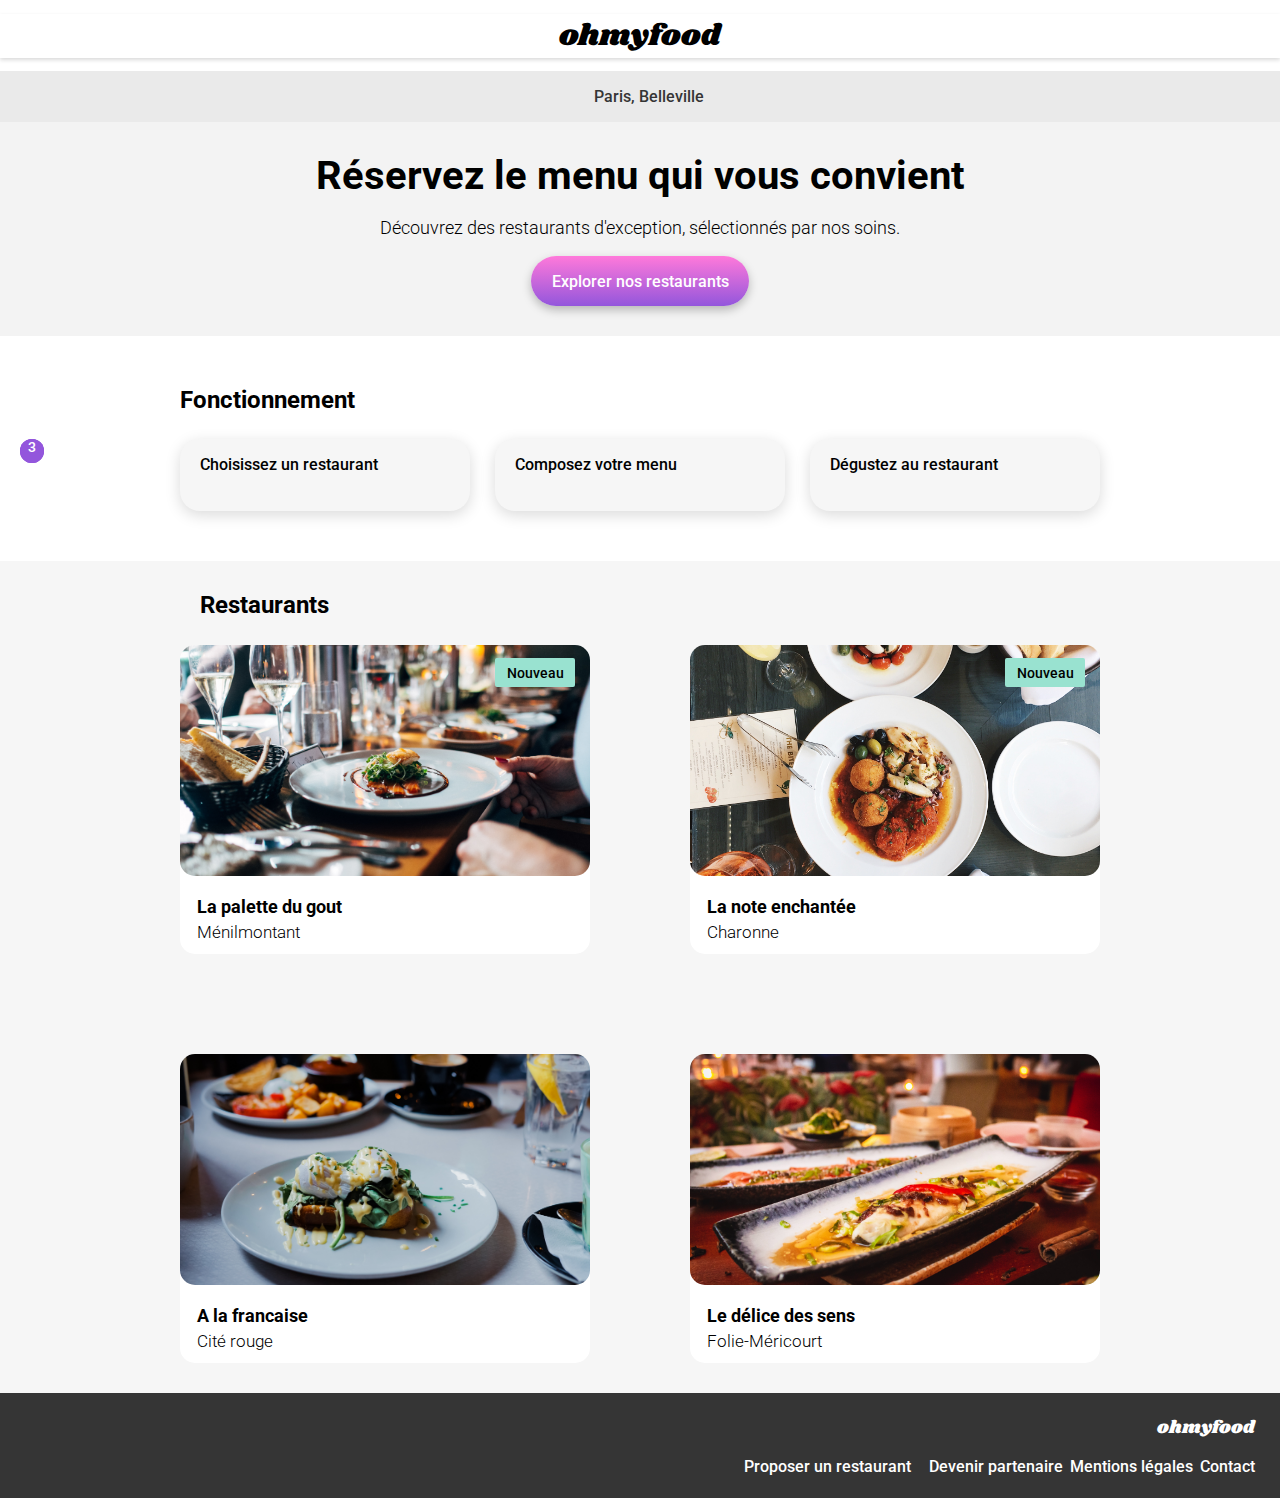
==== index.html @ 9cc05283 "mise en page du code" ====
<!DOCTYPE html>
<html lang="fr">
<head>
    <meta charset="UTF-8">
    <meta name="viewport" content="width=device-width, initial-scale=1.0">
    <link rel="preconnect" href="https://fonts.googleapis.com">
    <link rel="preconnect" href="https://fonts.gstatic.com" crossorigin>
    <link rel="stylesheet" href="https://cdnjs.cloudflare.com/ajax/libs/font-awesome/6.2.1/css/all.min.css"
    integrity="sha512-MV7K8+y+gLIBoVD59lQIYicR65iaqukzvf/nwasF0nqhPay5w/9lJmVM2hMDcnK1OnMGCdVK+iQrJ7lzPJQd1w=="
    crossorigin="anonymous" referrerpolicy="no-referrer">
    <link href="https://fonts.googleapis.com/css2?family=Roboto:wght@300;500;700&family=Shrikhand&display=swap" rel="stylesheet">
    <link href="SASS/style.css" rel="stylesheet" >
    <title>Ohmyfood</title>
</head>
<body>
    <header>
            <h1>ohmyfood</h1>
    </header>
    <div class="location">
        <p>
            <span class="ft-header">
                <i class="fa-solid fa-location-dot"></i>
            </span>
        Paris, Belleville
        </p>
    </div>
    <section class="reservation">
        <div class="reservation-txt">
            <h2>Réservez le menu qui vous convient</h2>
            <p>Découvrez des restaurants d'exception, sélectionnés par nos soins.</p>
        </div>
        <div class="button-hdp">
            <button>
                <span class="button-txt">Explorer nos restaurants</span>
            </button>
        </div>
    </section>
    <section class="fonctionnement">
        <h2>Fonctionnement</h2>
        <div class="fonctionnement-cards">
            <article class="card">
                <span class="fonctionnement-numbers">1</span>
                    <p>
                        <span class="fa-fonctionnement">
                            <i class="fa-solid fa-mobile-screen-button"></i>
                        </span>
                        Choisissez un restaurant
                    </p>
            </article>
            <article class="card">
                <span class="fonctionnement-numbers">2</span>
                     <p>
                        <span class="fa-fonctionnement">
                            <i class="fa-solid fa-list-ul"></i>
                        </span>
                        Composez votre menu
                    </p>
            </article>
            <article class="card">
                <span class="fonctionnement-numbers">3</span>
                    <p>
                        <span class="fa-fonctionnement">
                            <i class="fa-solid fa-store fa-color"></i>
                        </span>
                        Dégustez au restaurant
                    </p>
            </article>
        </div>
    </section>
    <section class="restaurants">
        <h2>Restaurants</h2>
        <div class="restaurants-cards-2">
            <article class="card-2">
                <a href="Restaurants/page-menu1.html">
                    <div class="new">
                        <p>Nouveau</p>
                    </div>
                    <img src="assets/images/restaurants/jay-wennington-N_Y88TWmGwA-unsplash.jpg" alt="Photo d'un plat du retaurant la palette du gout">
                    <div class="card-txt">
                        <h3>La palette du gout</h3>
                        <p>Ménilmontant</p>
                        <i class="fa-regular fa-heart heart-restaurants"></i>
                    </div>
                </a>
            </article>
            <article class="card-2">
                <a href="Restaurants/page-menu2.html">
                <div class="new">
                    <p>Nouveau</p>
                </div>
                <img src="assets/images/restaurants/stil-u2Lp8tXIcjw-unsplash.jpg" alt="Photo d'un plat du retaurant la note enchantée">
                <div class="card-txt">
                    <h3>La note enchantée</h3>
                    <p>Charonne</p>
                    <i class="fa-regular fa-heart heart-restaurants"></i>
                </div>
                </a>
            </article>
            <article class="card-2">
                <a href="Restaurants/page-menu3.html">
                <img src="assets/images/restaurants/toa-heftiba-DQKerTsQwi0-unsplash.jpg" alt="Photo d'un plat du retaurant a la francaise">
                <div class="card-txt">
                    <h3>A la francaise</h3>
                    <p>Cité rouge</p>
                    <i class="fa-regular fa-heart heart-restaurants"></i>
                </div>
                </a>
            </article>
            <article class="card-2">
                <a href="Restaurants/page-menu4.html">
                <img src="assets/images/restaurants/louis-hansel-shotsoflouis-qNBGVyOCY8Q-unsplash.jpg" alt="Photo d'un plat du retaurant le délice des sens ">
                <div class="card-txt">
                    <h3>Le délice des sens</h3>
                    <p>Folie-Méricourt</p>
                    <i class="fa-regular fa-heart heart-restaurants"></i>
                </div>
                </a>
            </article>
        </div>
    </section>
    <footer>
        <h4>ohmyfood</h4>
        <div class="pied-de-page">
            <ul>
                <li>
                    <p> <span class="fa-footer"> <i class="fa-solid fa-utensils"></i> </span>
                        Proposer un restaurant
                    </p>
                </li>
                <li>
                    <p> 
                        <span class="fa-footer"> <i class="fa-solid fa-handshake-angle"></i></span>
                        Devenir partenaire
                    </p>
                </li>
                <li>
                    <p>Mentions légales</p>
                </li>
                <li>
                    <a class="mail" href="mailto:votreadresse@mail.fr">Contact</a>
                </li>
            </ul>
        </div>
    </footer>
</body>
</html>
---- SASS/style.css ----
/*Mobile page d'accueil*/
header {
  box-shadow: 0px 2px 4px 0px rgba(0, 0, 0, 0.15);
}

body {
  margin: 0px;
}

.card {
  border-radius: 20px;
  background-color: #f6f6f6;
  height: 72.379px;
  box-shadow: 0px 4px 15px 0px rgba(0, 0, 0, 0.15);
}

.card-2 {
  border-radius: 15px;
  background-color: white;
  width: 100%;
}

h1 {
  font-family: "Shrikhand", cursive;
  font-size: 30px;
  font-weight: 400;
  text-align: center;
  margin-top: 14px;
  margin-bottom: 13px;
}

h2 {
  font-family: "Roboto";
  font-size: 24px;
  font-weight: 700;
}

h3 {
  font-family: Roboto;
  font-size: 18px;
  font-weight: 700;
}

.location {
  background-color: #EAEAEA;
  display: flex;
  justify-content: center;
}
.location .ft-header {
  margin-right: 17px;
}
.location p {
  font-family: "Roboto", sans-serif;
  font-size: 16px;
  font-weight: 500;
  color: #353535;
}

.reservation {
  background-color: #f3f3f3;
}
.reservation h2 {
  margin: 39px 58px 0px 42px;
  font-family: "Roboto";
  font-size: 24px;
  font-weight: 700;
}
.reservation-txt {
  display: flex;
  flex-direction: column;
  text-align: center;
}
.reservation p {
  font-family: "Roboto", sans-serif;
  font-size: 18px;
  font-weight: 300;
  margin-bottom: 27px;
}

.button-hdp {
  display: flex;
  justify-content: center;
}
.button-hdp button {
  border-radius: 25px;
  width: 218px;
  height: 50px;
  background: linear-gradient(to bottom, #FF79DA, #9356DC);
  box-shadow: 0px 4px 10px 0px rgba(0, 0, 0, 0.25);
  border: none;
  margin-bottom: 57px;
}
.button-hdp .button-txt {
  color: white;
  font-family: "Roboto";
  font-size: 16px;
  font-weight: 500;
}

.fonctionnement h2 {
  margin: 48px 80px 26px 20px;
}
.fonctionnement .fonctionnement-cards {
  display: flex;
  flex-direction: column;
  gap: 25px;
  margin-bottom: 68px;
}
.fonctionnement .fa-fonctionnement {
  margin-right: 20px;
}
.fonctionnement p {
  font-family: "Roboto", sans-serif;
  font-size: 16px;
  font-weight: 500;
}
.fonctionnement .fonctionnement-numbers {
  color: white;
  font-family: "Roboto", sans-serif;
  font-size: 14px;
  font-weight: 500;
  border-radius: 100%;
  background: #9356DC;
  width: 24px;
  height: 24px;
  position: absolute;
  left: 20px;
  display: flex;
  justify-content: center;
}
.fonctionnement .fa-color {
  color: #9356DC;
}

.restaurants {
  background-color: #f6f6f6;
  padding: 54px 18px 66px 17px;
}
.restaurants a {
  text-decoration: none;
  color: black;
}
.restaurants-cards-2 {
  display: flex;
  flex-direction: column;
  gap: 18px;
}
.restaurants p {
  font-family: Roboto;
  font-size: 17px;
  font-style: normal;
  font-weight: 300;
  line-height: normal;
  margin: 0px;
  margin-top: 5px;
  margin-bottom: 12px;
}
.restaurants h2 {
  font-family: "Roboto", sans-serif;
  font-size: 24px;
  font-weight: 700;
  margin: 0px 80px 26px 20px;
}
.restaurants h3 {
  margin: 0px;
  margin-top: 16px;
}
.restaurants img {
  width: 100%;
  height: 231px;
  border-radius: 15px;
  -o-object-fit: cover;
     object-fit: cover;
}
.restaurants .heart-restaurants {
  position: absolute;
  right: 25px;
  bottom: 33px;
}

.cards-content {
  display: flex;
  flex-direction: row;
  justify-content: center;
}

.card-txt {
  padding-left: 17px;
}

.new {
  border-radius: 2px;
  background-color: #99E2D0;
  width: 80px;
  height: 29px;
}

.card-2 {
  position: relative;
}
.card-2 .new {
  position: absolute;
  top: 13px;
  right: 15px;
}
.card-2 .new p {
  -webkit-text-decoration: #008766;
          text-decoration: #008766;
  text-align: center;
  font-family: "Roboto";
  font-size: 14px;
  font-weight: 500;
  margin-bottom: 6px;
  margin-top: 7px;
}

footer {
  padding: 22px 25px;
  background-color: #353535;
}

.pied-de-page {
  display: flex;
  flex-direction: column;
  align-items: flex-start;
}
.pied-de-page p {
  margin: 0px;
}
.pied-de-page li {
  color: white;
  list-style: none;
}
.pied-de-page ul {
  display: flex;
  flex-direction: column;
  padding: 0px;
  margin: 0px;
  gap: 7px;
}

footer h4 {
  color: white;
  font-family: "Shrikhand";
  font-size: 18px;
  font-weight: 400;
  margin: 0px;
  margin-bottom: 16px;
}
footer .fa-footer {
  margin-right: 11px;
}
footer p {
  font-family: "Roboto", sans-serif;
  font-size: 16px;
  font-weight: 500;
}
footer .mail {
  color: white;
  font-family: "Roboto", sans-serif;
  font-size: 16px;
  font-weight: 500;
}

/*Mobile page menu*/
.header-menu h1 {
  margin-top: 14px;
  margin-bottom: 13px;
}
.header-menu i {
  position: absolute;
  left: 17px;
}

.img-menu {
  position: relative;
  z-index: 2;
}
.img-menu img {
  -o-object-fit: cover;
     object-fit: cover;
  width: 100%;
  height: 275px;
}

.menu {
  position: relative;
  z-index: 1;
  background-color: #f6f6f6;
  border-top-left-radius: 40px;
  border-top-right-radius: 40px;
}
.menu h2 {
  font-family: "Shrikhand", cursive;
  font-size: 28px;
  font-weight: 400;
  margin: 0px;
  padding: 32px 17px 0px 17px;
}
.menu i {
  position: absolute;
  right: 24px;
}

.titre-carte h3 {
  font-family: "Roboto", sans-serif;
  font-size: 16px;
  font-weight: 300;
  border-bottom: 3px solid #99E2D0;
  padding-bottom: 9px;
  width: 40px;
  margin: 0px;
}

.ordre-repas {
  display: flex;
  flex-direction: column;
  gap: 12px;
  margin: 40px 13px;
}

div .card-menu {
  margin: 0px;
}

.plat-menu h4 {
  color: black;
  font-family: "Roboto", sans-serif;
  font-size: 18px;
  font-weight: 500;
  margin-top: 0px;
  margin-bottom: 5px;
}
.plat-menu p {
  font-family: "Roboto", sans-serif;
  font-size: 15px;
  font-weight: 300;
  margin: 0px;
}
.plat-menu .prix-menu {
  font-family: "Roboto", sans-serif;
  font-size: 15px;
  font-weight: 700;
  position: absolute;
  right: 28px;
}

.commande-menu {
  display: flex;
  justify-content: center;
}
.commande-menu .commander {
  border-radius: 25px;
  border: none;
  background: linear-gradient(to bottom, #FF79DA, #9356DC);
  box-shadow: 0px 4px 10px 0px rgba(0, 0, 0, 0.25);
  width: 186px;
  height: 50px;
  margin-bottom: 40px;
}
.commande-menu .button-txt {
  color: white;
  font-family: "Roboto";
  font-size: 16px;
  font-weight: 500;
}

.card-menu {
  border-radius: 15px;
  padding: 15px;
  background-color: white;
  margin: 12px;
}

a {
  color: black;
  text-decoration: none;
}

/* Version desktop*/
@media (min-width: 1024px) {
  /* Page d'accueil */
  .reservation h2 {
    margin: 0px;
    margin-top: 30px;
    font-size: 40px;
  }
  .reservation p {
    margin: 18px 0px 18px 0px;
  }
  .button-hdp button {
    margin-bottom: 30px;
  }
  .fonctionnement {
    padding: 50px 180px 50px 180px;
  }
  .fonctionnement h2 {
    margin: 0px;
    margin-bottom: 25px;
  }
  .fonctionnement .fonctionnement-cards {
    display: flex;
    flex-direction: row;
    justify-content: center;
    margin: 0px;
  }
  .fonctionnement .card {
    width: 100%;
  }
  .restaurants {
    padding: 30px 180px 30px 180px;
  }
  .restaurants .restaurants-cards-2 {
    display: grid;
    grid-template-columns: repeat(2, 2fr);
    gap: 100px;
  }
  footer h4 {
    display: flex;
    flex-direction: row;
    justify-content: flex-end;
  }
  footer .pied-de-page {
    align-items: flex-end;
  }
  footer .pied-de-page ul {
    display: flex;
    flex-direction: row;
  }
  /*Page des menus*/
  .menu {
    margin-left: 193px;
    margin-right: 192px;
  }
  .menu h2 {
    display: flex;
    justify-content: center;
  }
  .menu i {
    position: relative;
    left: 315px;
  }
  .menu .ordre-repas {
    padding-left: 210px;
    padding-right: 211px;
  }
  .menu .plat-menu .prix-menu {
    position: absolute;
    right: 250px;
  }
}
/* Continuer ici transcription css en sass pour les pages de menu*//*# sourceMappingURL=style.css.map */
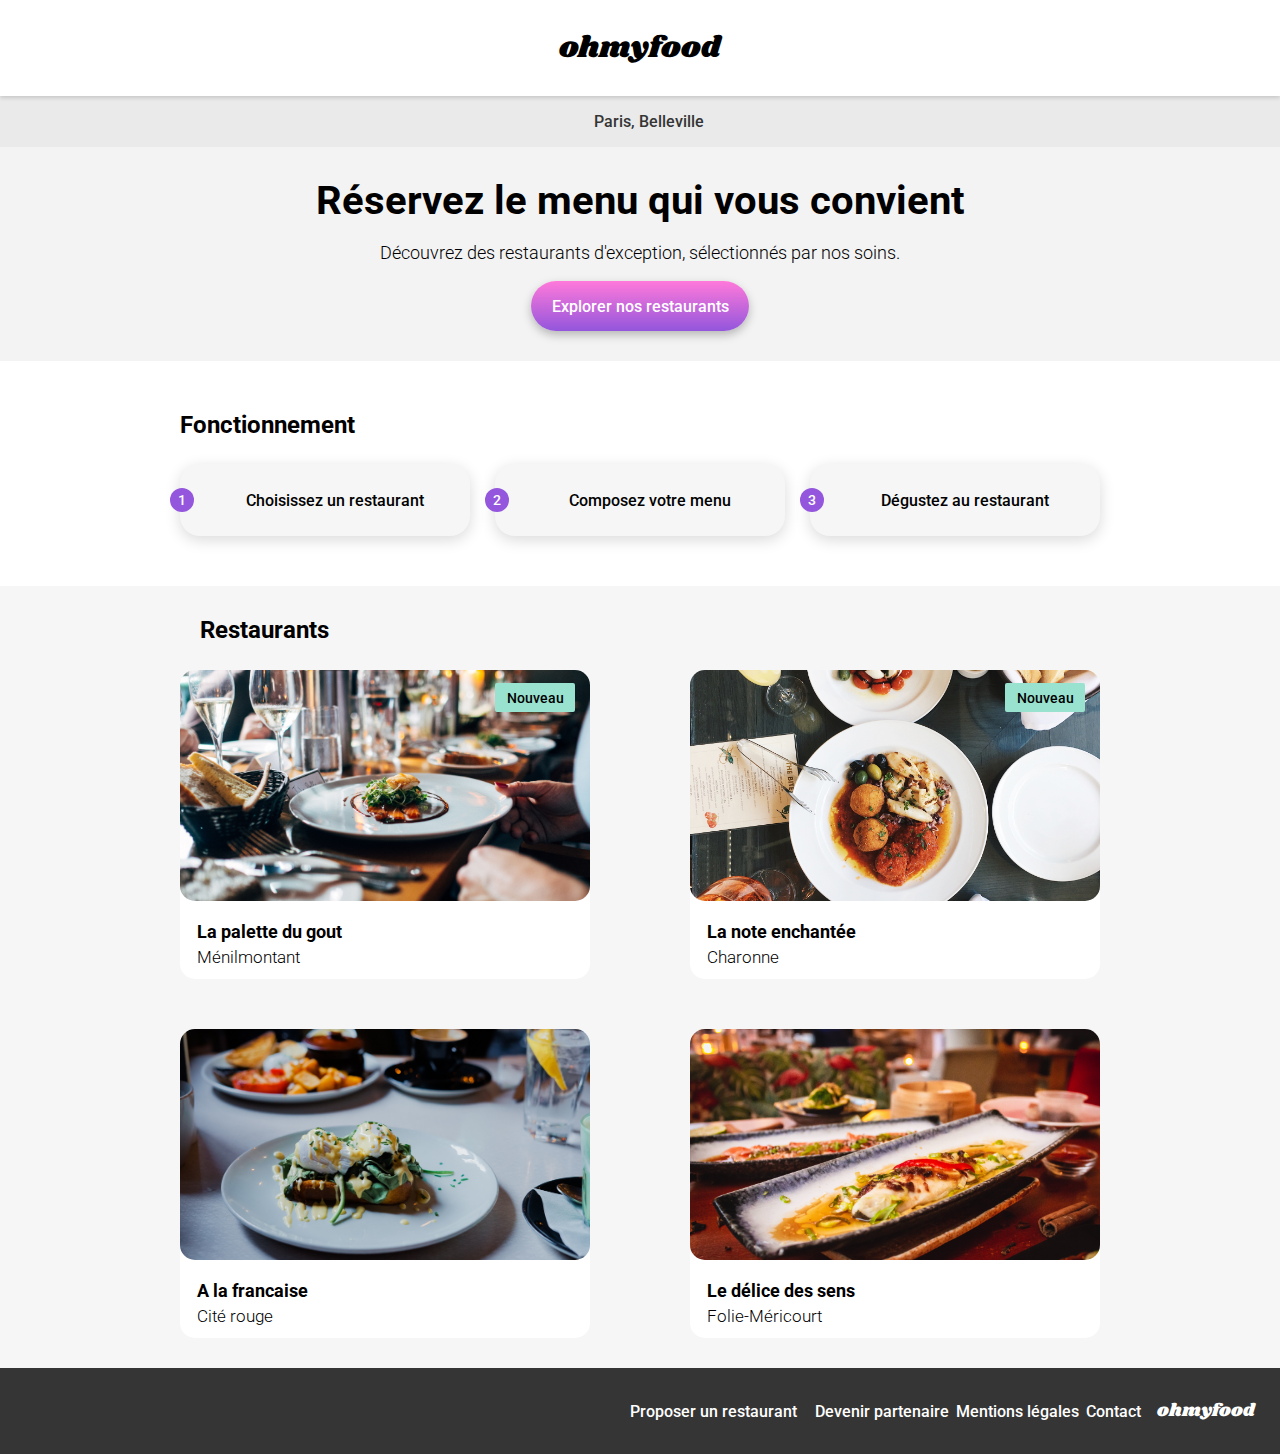
==== commit aa67d099: "modification d'un coeur en solide pour couleur" ====
--- a/index.html
+++ b/index.html
@@ -92,7 +92,7 @@
                 <div class="card-txt">
                     <h3>La note enchantée</h3>
                     <p>Charonne</p>
-                    <i class="fa-regular fa-heart heart-restaurants"></i>
+                    <i class="fa-solid fa-heart heart-restaurants-2"></i>
                 </div>
                 </a>
             </article>
--- a/SASS/style.css
+++ b/SASS/style.css
@@ -1,6 +1,12 @@
 /*Mobile page d'accueil*/
 header {
   box-shadow: 0px 2px 4px 0px rgba(0, 0, 0, 0.15);
+  z-index: 1;
+  position: relative;
+  padding: 14px 0px 13px 0px;
+}
+header h1 {
+  margin: 0px;
 }
 
 body {
@@ -26,7 +32,7 @@
   font-weight: 400;
   text-align: center;
   margin-top: 14px;
-  margin-bottom: 13px;
+  margin-bottom: 0px;
 }
 
 h2 {
@@ -45,6 +51,8 @@
   background-color: #EAEAEA;
   display: flex;
   justify-content: center;
+  z-index: 0;
+  position: relative;
 }
 .location .ft-header {
   margin-right: 17px;
@@ -97,6 +105,10 @@
   font-weight: 500;
 }
 
+.fonctionnement {
+  padding-left: 32px;
+  padding-right: 20px;
+}
 .fonctionnement h2 {
   margin: 48px 80px 26px 20px;
 }
@@ -105,6 +117,12 @@
   flex-direction: column;
   gap: 25px;
   margin-bottom: 68px;
+}
+.fonctionnement .card {
+  display: flex;
+  justify-content: center;
+  align-items: center;
+  position: relative;
 }
 .fonctionnement .fa-fonctionnement {
   margin-right: 20px;
@@ -124,9 +142,12 @@
   width: 24px;
   height: 24px;
   position: absolute;
-  left: 20px;
-  display: flex;
-  justify-content: center;
+  left: -10px;
+  top: 50%;
+  transform: translateY(-50%);
+  display: flex;
+  justify-content: center;
+  align-items: center;
 }
 .fonctionnement .fa-color {
   color: #9356DC;
@@ -177,6 +198,9 @@
   right: 25px;
   bottom: 33px;
 }
+.restaurants .heart-restaurants:active {
+  color: #9356DC;
+}
 
 .cards-content {
   display: flex;
@@ -263,10 +287,6 @@
 }
 
 /*Mobile page menu*/
-.header-menu h1 {
-  margin-top: 14px;
-  margin-bottom: 13px;
-}
 .header-menu i {
   position: absolute;
   left: 17px;
@@ -274,7 +294,7 @@
 
 .img-menu {
   position: relative;
-  z-index: 2;
+  z-index: 0;
 }
 .img-menu img {
   -o-object-fit: cover;
@@ -286,6 +306,7 @@
 .menu {
   position: relative;
   z-index: 1;
+  margin-top: -30px;
   background-color: #f6f6f6;
   border-top-left-radius: 40px;
   border-top-right-radius: 40px;
@@ -300,6 +321,11 @@
 .menu i {
   position: absolute;
   right: 24px;
+  font-size: 22px;
+  background: -webkit-linear-gradient(#FF79DA, #9356DC);
+  background-clip: text;
+  -webkit-background-clip: text;
+  -webkit-text-fill-color: transparent;
 }
 
 .titre-carte h3 {
@@ -380,6 +406,10 @@
 /* Version desktop*/
 @media (min-width: 1024px) {
   /* Page d'accueil */
+  header {
+    padding-top: 26px;
+    padding-bottom: 26px;
+  }
   .reservation h2 {
     margin: 0px;
     margin-top: 30px;
@@ -413,21 +443,32 @@
   .restaurants .restaurants-cards-2 {
     display: grid;
     grid-template-columns: repeat(2, 2fr);
-    gap: 100px;
+    gap: 50px 100px;
+  }
+  .restaurants .plat-menu, .restaurants .plat-menu p {
+    text-overflow: ellipsis;
+    overflow: hidden;
+    white-space: nowrap;
+  }
+  footer {
+    display: flex;
+    flex-direction: row-reverse;
+    gap: 16px;
+    align-items: center;
+    padding: 30px 25px;
   }
   footer h4 {
-    display: flex;
-    flex-direction: row;
-    justify-content: flex-end;
-  }
-  footer .pied-de-page {
-    align-items: flex-end;
+    margin: 0px;
   }
   footer .pied-de-page ul {
     display: flex;
     flex-direction: row;
   }
   /*Page des menus*/
+  h1 {
+    margin-bottom: 0px;
+    margin-top: 0px;
+  }
   .menu {
     margin-left: 193px;
     margin-right: 192px;
@@ -446,7 +487,10 @@
   }
   .menu .plat-menu .prix-menu {
     position: absolute;
-    right: 250px;
+    right: 215px;
+  }
+  .menu .card-menu {
+    width: 100%;
   }
 }
 /* Continuer ici transcription css en sass pour les pages de menu*//*# sourceMappingURL=style.css.map */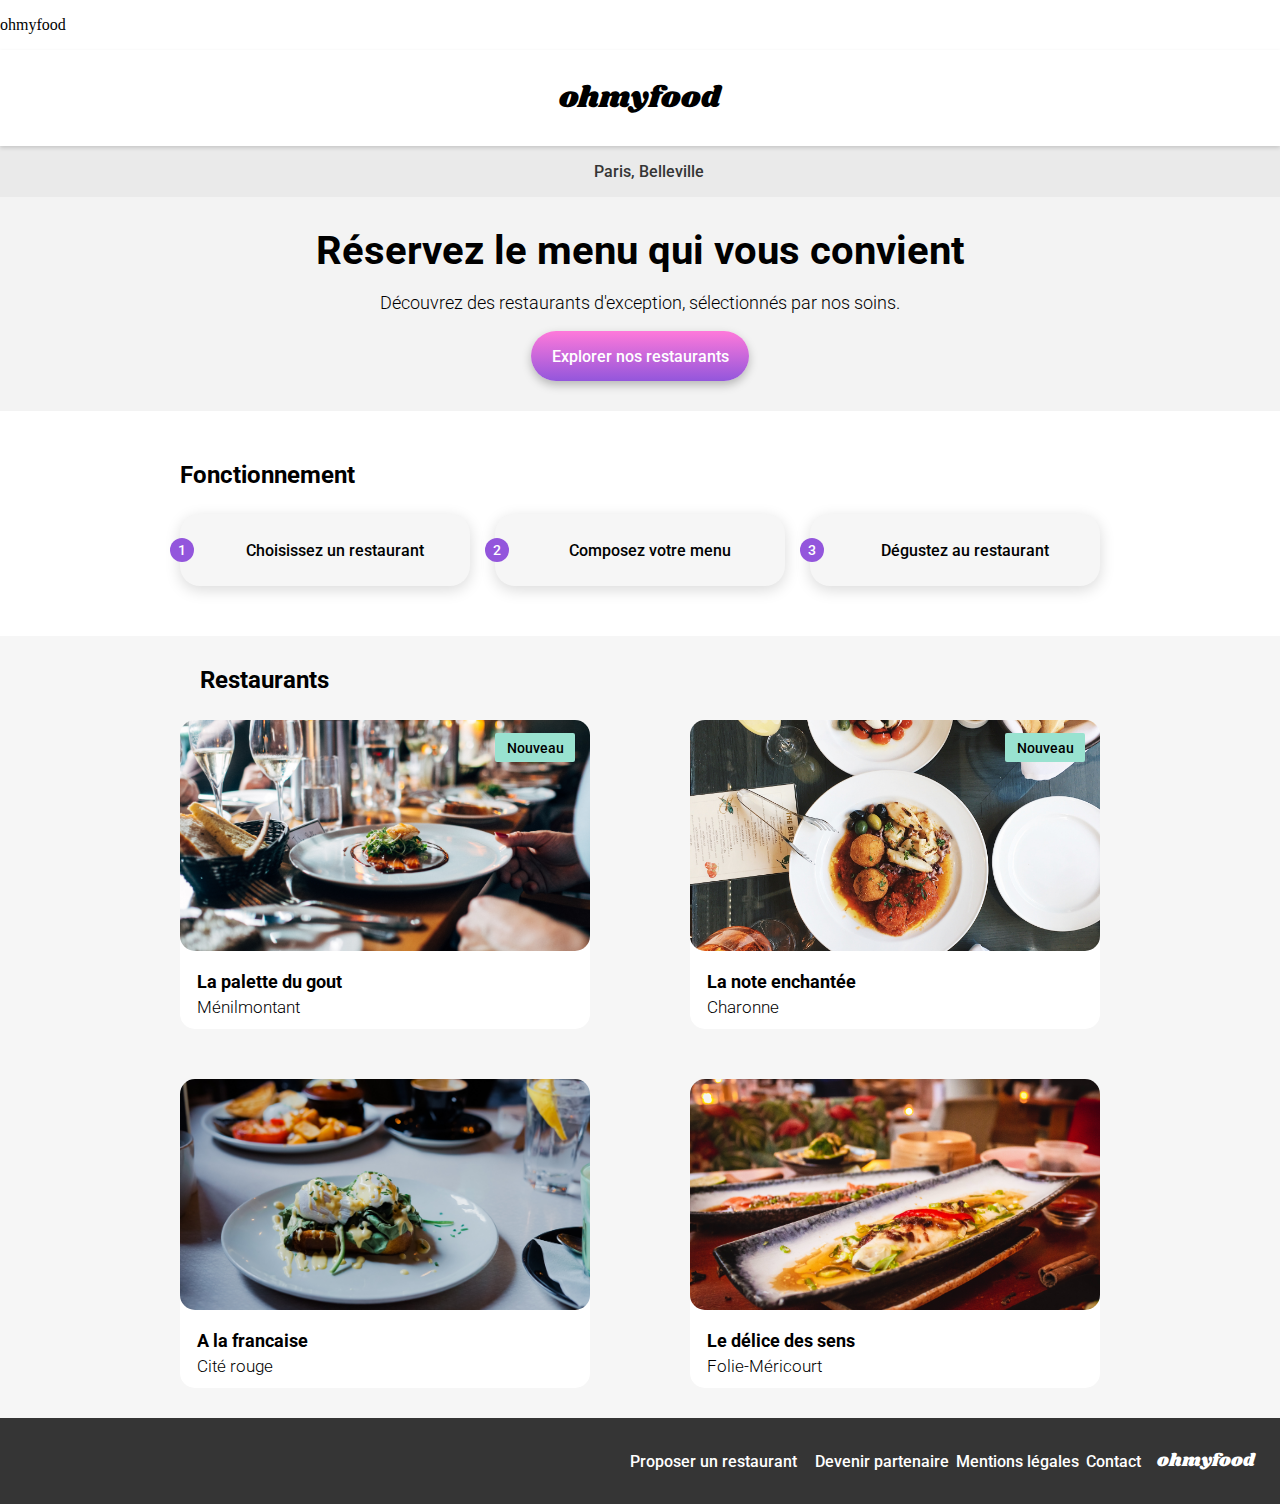
==== commit ccc70c8f: "ajout début loader" ====
--- a/index.html
+++ b/index.html
@@ -13,6 +13,14 @@
     <title>Ohmyfood</title>
 </head>
 <body>
+    <div class="loader">
+        <p>ohmyfood</p>
+        <div class="point-row">
+            <div class="dot point1"></div>
+            <div class="dot point2"></div>
+            <div class="dot point3"></div>
+        </div>
+    </div>
     <header>
             <h1>ohmyfood</h1>
     </header>
--- a/SASS/style.css
+++ b/SASS/style.css
@@ -198,8 +198,14 @@
   right: 25px;
   bottom: 33px;
 }
-.restaurants .heart-restaurants:active {
-  color: #9356DC;
+.restaurants .heart-restaurants-2 {
+  position: absolute;
+  right: 25px;
+  bottom: 33px;
+  background: linear-gradient(#FF79DA, #9356DC);
+  background-clip: text;
+  -webkit-background-clip: text;
+  -webkit-text-fill-color: transparent;
 }
 
 .cards-content {
@@ -316,16 +322,12 @@
   font-size: 28px;
   font-weight: 400;
   margin: 0px;
-  padding: 32px 17px 0px 17px;
+  padding: 32px 17px 0px 0px;
 }
 .menu i {
-  position: absolute;
-  right: 24px;
+  position: relative;
+  left: 320px;
   font-size: 22px;
-  background: -webkit-linear-gradient(#FF79DA, #9356DC);
-  background-clip: text;
-  -webkit-background-clip: text;
-  -webkit-text-fill-color: transparent;
 }
 
 .titre-carte h3 {
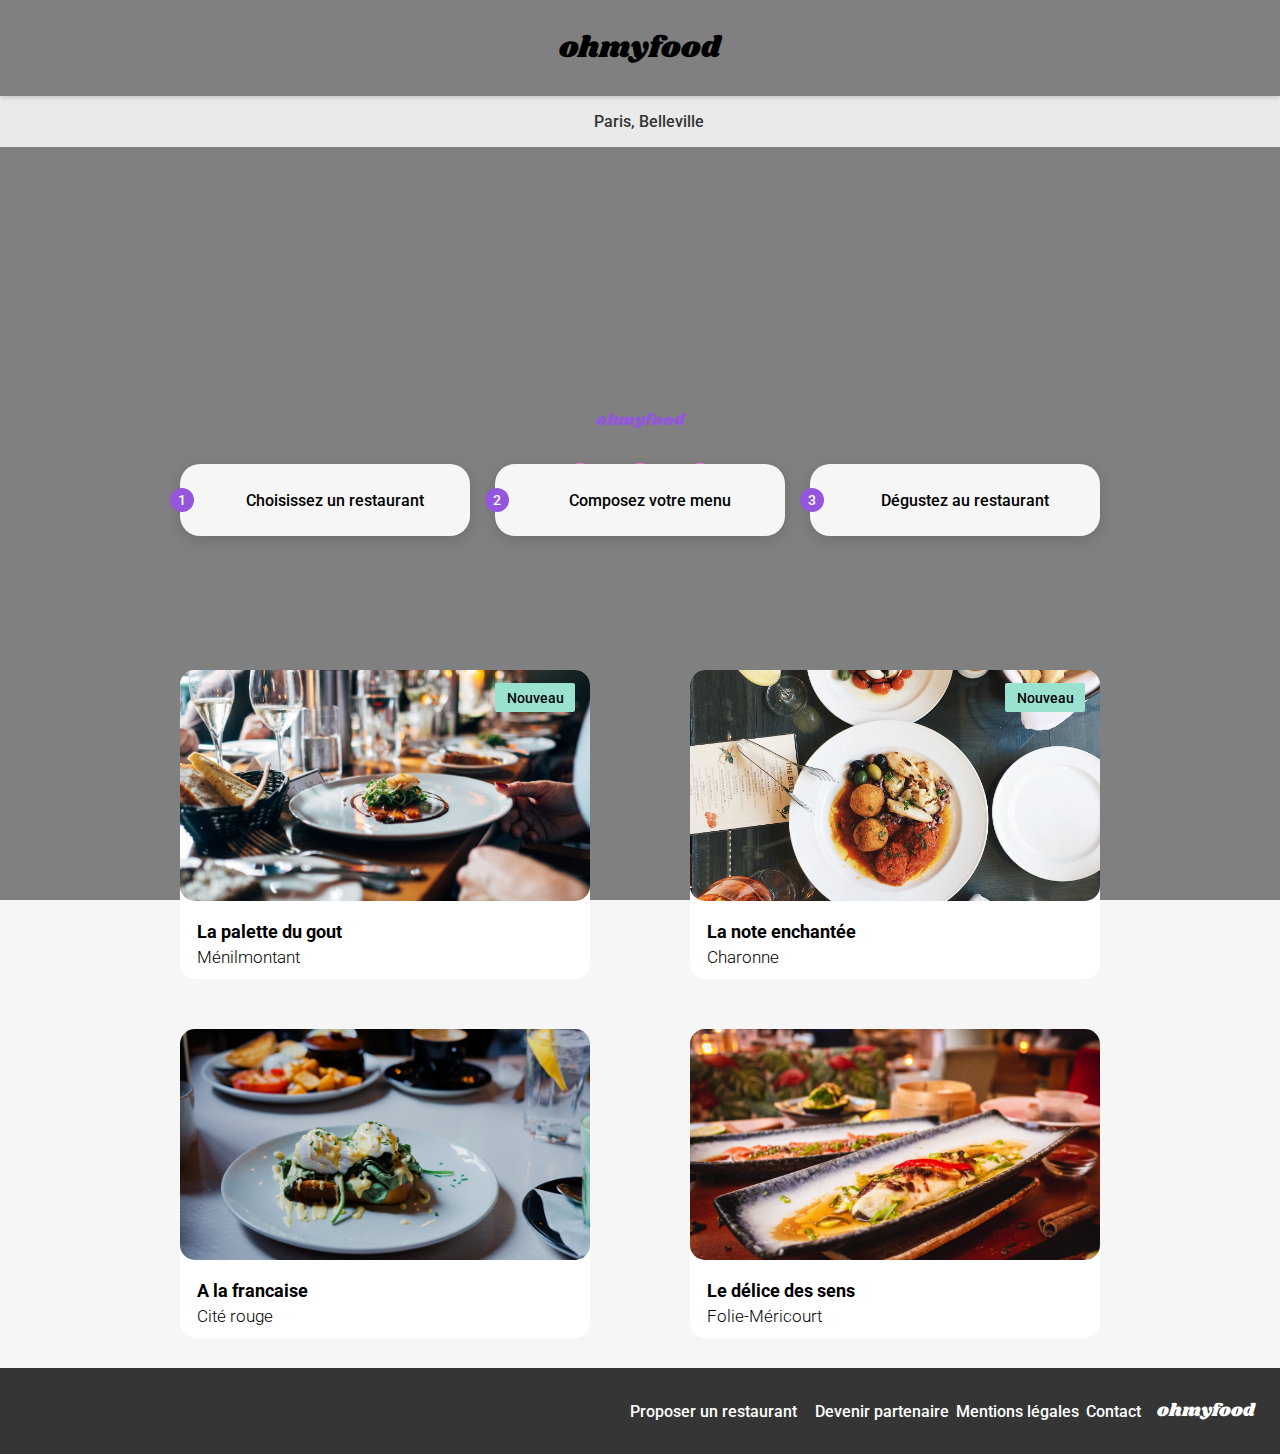
==== commit 52327e89: "ajouts des coeurs solides pour effets hover" ====
--- a/index.html
+++ b/index.html
@@ -88,6 +88,7 @@
                         <h3>La palette du gout</h3>
                         <p>Ménilmontant</p>
                         <i class="fa-regular fa-heart heart-restaurants"></i>
+                        <i class="fa-solid fa-heart heart-restaurants-solid"></i>
                     </div>
                 </a>
             </article>
@@ -101,6 +102,7 @@
                     <h3>La note enchantée</h3>
                     <p>Charonne</p>
                     <i class="fa-solid fa-heart heart-restaurants-2"></i>
+                    <i class="fa-solid fa-heart heart-restaurants-solid"></i>
                 </div>
                 </a>
             </article>
@@ -111,6 +113,7 @@
                     <h3>A la francaise</h3>
                     <p>Cité rouge</p>
                     <i class="fa-regular fa-heart heart-restaurants"></i>
+                    <i class="fa-solid fa-heart heart-restaurants-solid"></i>
                 </div>
                 </a>
             </article>
@@ -121,6 +124,7 @@
                     <h3>Le délice des sens</h3>
                     <p>Folie-Méricourt</p>
                     <i class="fa-regular fa-heart heart-restaurants"></i>
+                    <i class="fa-solid fa-heart heart-restaurants-solid"></i>
                 </div>
                 </a>
             </article>
--- a/SASS/style.css
+++ b/SASS/style.css
@@ -1,14 +1,6 @@
-/*Mobile page d'accueil*/
-header {
-  box-shadow: 0px 2px 4px 0px rgba(0, 0, 0, 0.15);
-  z-index: 1;
-  position: relative;
-  padding: 14px 0px 13px 0px;
-}
-header h1 {
-  margin: 0px;
-}
-
+/*---Variables couleurs---*/
+/*---Variables font---*/
+/*---Mobile page d'accueil---*/
 body {
   margin: 0px;
 }
@@ -47,6 +39,18 @@
   font-weight: 700;
 }
 
+/*--Header*/
+header {
+  box-shadow: 0px 2px 4px 0px rgba(0, 0, 0, 0.15);
+  z-index: 1;
+  position: relative;
+  padding: 14px 0px 13px 0px;
+}
+header h1 {
+  margin: 0px;
+}
+
+/*--Location*/
 .location {
   background-color: #EAEAEA;
   display: flex;
@@ -64,6 +68,7 @@
   color: #353535;
 }
 
+/*--Reservation--*/
 .reservation {
   background-color: #f3f3f3;
 }
@@ -105,6 +110,7 @@
   font-weight: 500;
 }
 
+/*--Fonctionnement--*/
 .fonctionnement {
   padding-left: 32px;
   padding-right: 20px;
@@ -153,6 +159,7 @@
   color: #9356DC;
 }
 
+/*--Restaurants--*/
 .restaurants {
   background-color: #f6f6f6;
   padding: 54px 18px 66px 17px;
@@ -244,6 +251,7 @@
   margin-top: 7px;
 }
 
+/*--Footer--*/
 footer {
   padding: 22px 25px;
   background-color: #353535;
@@ -292,10 +300,12 @@
   font-weight: 500;
 }
 
-/*Mobile page menu*/
+/*---Mobile page menu---*/
+/*--header menu--*/
 .header-menu i {
   position: absolute;
   left: 17px;
+  bottom: 23px;
 }
 
 .img-menu {
@@ -309,6 +319,7 @@
   height: 275px;
 }
 
+/*--Menu--*/
 .menu {
   position: relative;
   z-index: 1;
@@ -405,13 +416,55 @@
   text-decoration: none;
 }
 
-/* Version desktop*/
+/*---Version desktop---*/
 @media (min-width: 1024px) {
-  /* Page d'accueil */
+  /*--Loader--*/
+  .loader {
+    position: absolute;
+    background: gray;
+    width: 100%;
+    height: 100%;
+    display: flex;
+    flex-direction: column;
+    justify-content: center;
+    align-items: center;
+    transition: 3s ease-out;
+  }
+  .loader p {
+    color: #9356DC;
+    font-family: "Shrikhand", cursive;
+    animation: loader 1s infinite alternate;
+  }
+  .point-row {
+    display: flex;
+    flex-direction: row;
+    animation: loader 1s infinite alternate;
+  }
+  .point-row .dot {
+    width: 30px;
+    height: 30px;
+    background: linear-gradient(to bottom, #FF79DA, #9356DC);
+    border-radius: 50%;
+    margin: 15px;
+  }
+  .point-row .dot .point2 {
+    animation-delay: 0, 2s;
+  }
+  .point-row .dot .point3 {
+    animation-delay: 0, 6s;
+  }
+  @keyframes loader {
+    100% {
+      transform: translateY(-30px);
+    }
+  }
+  /*---Page d'accueil--- */
+  /*--Header--*/
   header {
     padding-top: 26px;
     padding-bottom: 26px;
   }
+  /*--Reservation--*/
   .reservation h2 {
     margin: 0px;
     margin-top: 30px;
@@ -423,6 +476,7 @@
   .button-hdp button {
     margin-bottom: 30px;
   }
+  /*--Fonctionnement--*/
   .fonctionnement {
     padding: 50px 180px 50px 180px;
   }
@@ -435,10 +489,12 @@
     flex-direction: row;
     justify-content: center;
     margin: 0px;
+    position: relative;
   }
   .fonctionnement .card {
     width: 100%;
   }
+  /*--Restaurants--*/
   .restaurants {
     padding: 30px 180px 30px 180px;
   }
@@ -452,6 +508,7 @@
     overflow: hidden;
     white-space: nowrap;
   }
+  /*--Footer--*/
   footer {
     display: flex;
     flex-direction: row-reverse;
@@ -466,11 +523,16 @@
     display: flex;
     flex-direction: row;
   }
-  /*Page des menus*/
-  h1 {
+  /*---Page des menus---*/
+  /*--Header menu--*/
+  .header-menu h1 {
     margin-bottom: 0px;
     margin-top: 0px;
   }
+  .header-menu i {
+    top: 30px;
+  }
+  /*--Menu--*/
   .menu {
     margin-left: 193px;
     margin-right: 192px;
@@ -483,16 +545,25 @@
     position: relative;
     left: 315px;
   }
+  .menu i:active {
+    color: red;
+  }
   .menu .ordre-repas {
     padding-left: 210px;
     padding-right: 211px;
   }
+  .menu .plat-menu p {
+    text-overflow: ellipsis;
+    overflow: hidden;
+    white-space: nowrap;
+  }
   .menu .plat-menu .prix-menu {
     position: absolute;
-    right: 215px;
+    right: 15px;
   }
   .menu .card-menu {
     width: 100%;
+    position: relative;
   }
 }
 /* Continuer ici transcription css en sass pour les pages de menu*//*# sourceMappingURL=style.css.map */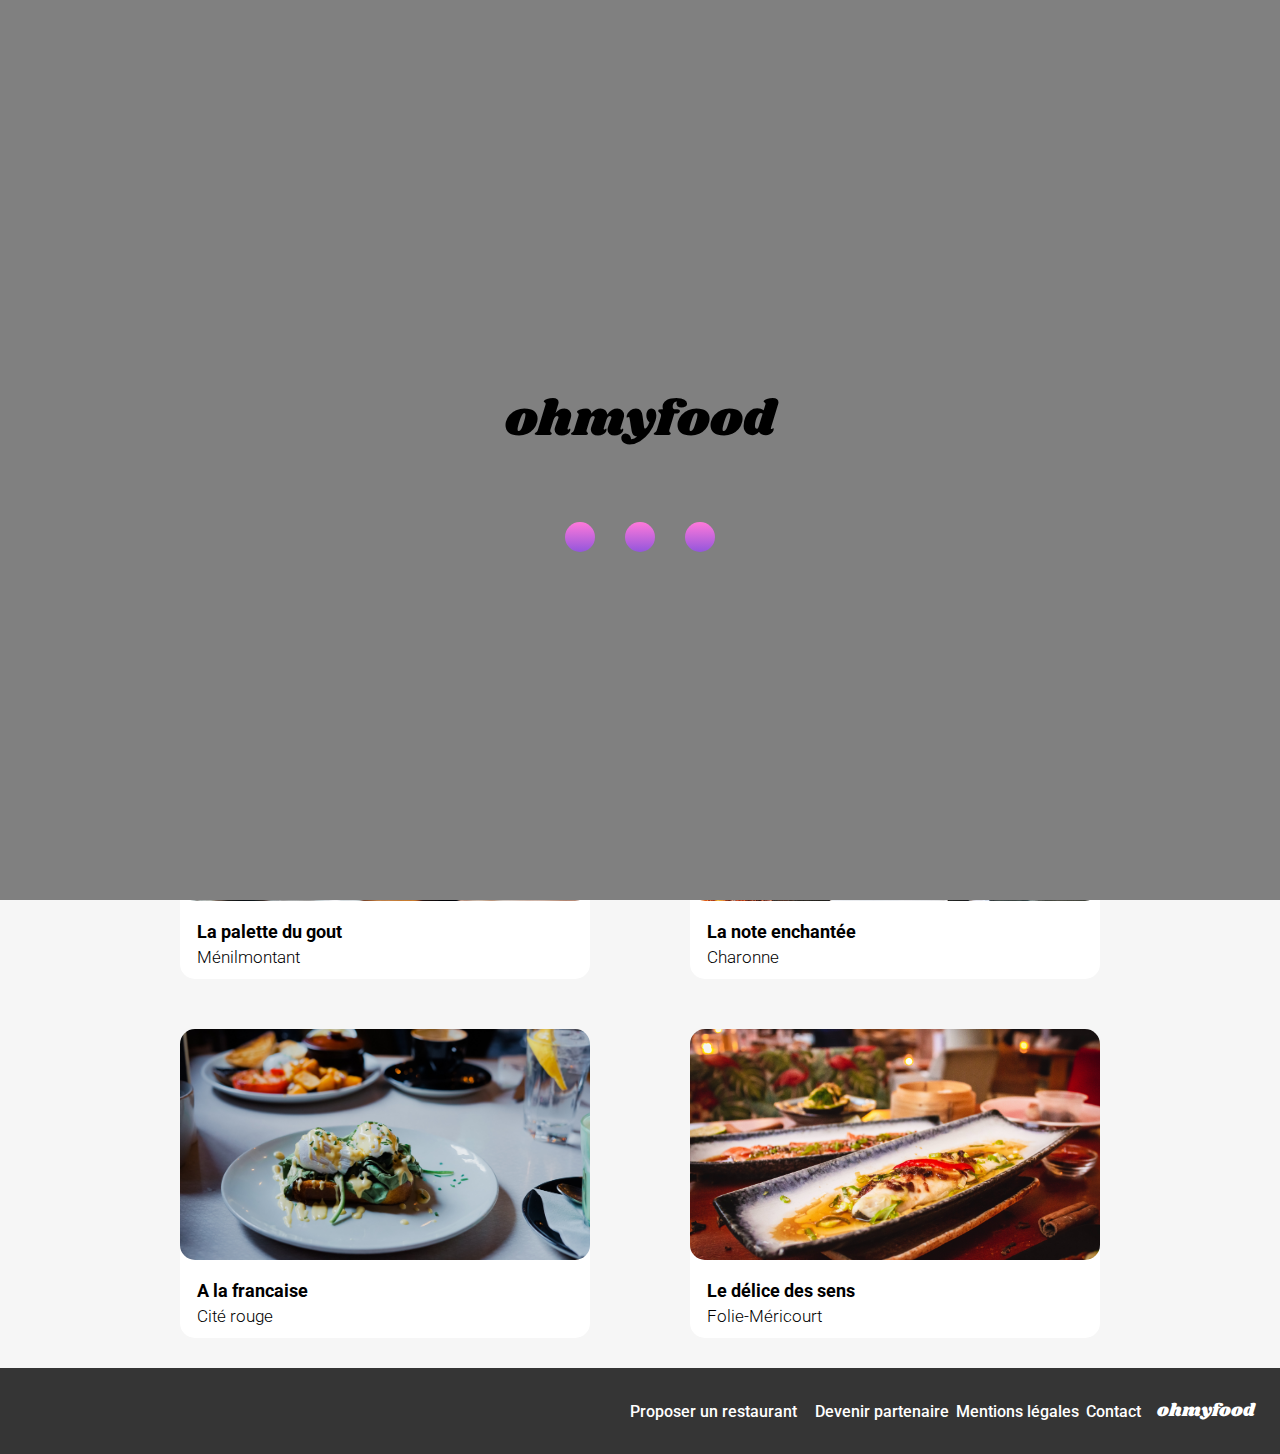
==== commit 26b1d92c: "correction article en div" ====
--- a/index.html
+++ b/index.html
@@ -46,7 +46,7 @@
     <section class="fonctionnement">
         <h2>Fonctionnement</h2>
         <div class="fonctionnement-cards">
-            <article class="card">
+            <div class="card">
                 <span class="fonctionnement-numbers">1</span>
                     <p>
                         <span class="fa-fonctionnement">
@@ -54,8 +54,8 @@
                         </span>
                         Choisissez un restaurant
                     </p>
-            </article>
-            <article class="card">
+                </div>
+            <div class="card">
                 <span class="fonctionnement-numbers">2</span>
                      <p>
                         <span class="fa-fonctionnement">
@@ -63,8 +63,8 @@
                         </span>
                         Composez votre menu
                     </p>
-            </article>
-            <article class="card">
+                </div>
+            <div class="card">
                 <span class="fonctionnement-numbers">3</span>
                     <p>
                         <span class="fa-fonctionnement">
@@ -72,7 +72,7 @@
                         </span>
                         Dégustez au restaurant
                     </p>
-            </article>
+                </div>
         </div>
     </section>
     <section class="restaurants">
--- a/SASS/style.css
+++ b/SASS/style.css
@@ -204,8 +204,10 @@
   position: absolute;
   right: 25px;
   bottom: 33px;
+  font-size: 22px;
 }
 .restaurants .heart-restaurants-2 {
+  font-size: 22px;
   position: absolute;
   right: 25px;
   bottom: 33px;
@@ -213,6 +215,9 @@
   background-clip: text;
   -webkit-background-clip: text;
   -webkit-text-fill-color: transparent;
+}
+.restaurants .heart-restaurants-solid {
+  display: none;
 }
 
 .cards-content {
@@ -329,16 +334,26 @@
   border-top-right-radius: 40px;
 }
 .menu h2 {
+  display: flex;
   font-family: "Shrikhand", cursive;
   font-size: 28px;
   font-weight: 400;
   margin: 0px;
+  margin-left: 20px;
   padding: 32px 17px 0px 0px;
 }
 .menu i {
-  position: relative;
-  left: 320px;
+  position: absolute;
   font-size: 22px;
+}
+.menu .like {
+  display: flex;
+  justify-content: center;
+  align-items: center;
+  margin-left: 24px;
+}
+.menu .coeur-solid {
+  opacity: 0;
 }
 
 .titre-carte h3 {
@@ -349,6 +364,7 @@
   padding-bottom: 9px;
   width: 40px;
   margin: 0px;
+  margin-left: 12px;
 }
 
 .ordre-repas {
@@ -358,10 +374,19 @@
   margin: 40px 13px;
 }
 
-div .card-menu {
-  margin: 0px;
-}
-
+.card-menu {
+  margin: 0px;
+  display: flex;
+  justify-content: space-between;
+}
+
+.plat-menu {
+  display: flex;
+  flex-direction: column;
+  overflow: hidden;
+  text-overflow: ellipsis;
+  white-space: nowrap;
+}
 .plat-menu h4 {
   color: black;
   font-family: "Roboto", sans-serif;
@@ -369,19 +394,28 @@
   font-weight: 500;
   margin-top: 0px;
   margin-bottom: 5px;
+  overflow: hidden;
+  text-overflow: ellipsis;
+  white-space: nowrap;
 }
 .plat-menu p {
+  display: flex;
   font-family: "Roboto", sans-serif;
   font-size: 15px;
   font-weight: 300;
   margin: 0px;
-}
-.plat-menu .prix-menu {
+  margin-right: 5px;
+  overflow: hidden;
+  text-overflow: ellipsis;
+  white-space: nowrap;
+}
+
+.prix-menu {
   font-family: "Roboto", sans-serif;
   font-size: 15px;
   font-weight: 700;
-  position: absolute;
-  right: 28px;
+  display: flex;
+  align-items: end;
 }
 
 .commande-menu {
@@ -420,25 +454,26 @@
 @media (min-width: 1024px) {
   /*--Loader--*/
   .loader {
-    position: absolute;
+    position: fixed;
     background: gray;
+    z-index: 2;
     width: 100%;
     height: 100%;
     display: flex;
     flex-direction: column;
     justify-content: center;
     align-items: center;
-    transition: 3s ease-out;
+    animation: stop 4s both;
   }
   .loader p {
-    color: #9356DC;
+    color: black;
     font-family: "Shrikhand", cursive;
+    font-size: 50px;
     animation: loader 1s infinite alternate;
   }
   .point-row {
     display: flex;
     flex-direction: row;
-    animation: loader 1s infinite alternate;
   }
   .point-row .dot {
     width: 30px;
@@ -446,16 +481,35 @@
     background: linear-gradient(to bottom, #FF79DA, #9356DC);
     border-radius: 50%;
     margin: 15px;
-  }
-  .point-row .dot .point2 {
-    animation-delay: 0, 2s;
-  }
-  .point-row .dot .point3 {
-    animation-delay: 0, 6s;
+    animation: loader 1s infinite alternate;
+    animation-timing-function: ease-in-out;
+  }
+  .point-row .dot.point2 {
+    animation-delay: 0.2s;
+  }
+  .point-row .dot.point3 {
+    animation-delay: 0.6s;
   }
   @keyframes loader {
     100% {
       transform: translateY(-30px);
+    }
+  }
+  @keyframes stop {
+    0% {
+      transform: scale(1);
+      opacity: 1;
+    }
+    50% {
+      transform: scale(1);
+      opacity: 0.5;
+    }
+    90% {
+      transform: scale(1);
+    }
+    100% {
+      transform: scale(0);
+      opacity: 0;
     }
   }
   /*---Page d'accueil--- */
@@ -494,6 +548,12 @@
   .fonctionnement .card {
     width: 100%;
   }
+  .fonctionnement p {
+    padding: 20px;
+    display: flex;
+    justify-content: center;
+    align-items: center;
+  }
   /*--Restaurants--*/
   .restaurants {
     padding: 30px 180px 30px 180px;
@@ -502,6 +562,19 @@
     display: grid;
     grid-template-columns: repeat(2, 2fr);
     gap: 50px 100px;
+  }
+  .restaurants .heart-restaurants-solid {
+    position: absolute;
+    right: 25px;
+    bottom: 33px;
+    opacity: 0;
+  }
+  .restaurants .heart-restaurants-solid:hover {
+    opacity: 1;
+    background: linear-gradient(#FF79DA, #9356DC);
+    background-clip: text;
+    -webkit-background-clip: text;
+    -webkit-text-fill-color: transparent;
   }
   .restaurants .plat-menu, .restaurants .plat-menu p {
     text-overflow: ellipsis;
@@ -533,6 +606,14 @@
     top: 30px;
   }
   /*--Menu--*/
+  @keyframes apparition {
+    0% {
+      transform: scale(0);
+    }
+    100% {
+      transform: scale(1);
+    }
+  }
   .menu {
     margin-left: 193px;
     margin-right: 192px;
@@ -541,29 +622,59 @@
     display: flex;
     justify-content: center;
   }
-  .menu i {
-    position: relative;
-    left: 315px;
-  }
-  .menu i:active {
-    color: red;
-  }
   .menu .ordre-repas {
     padding-left: 210px;
     padding-right: 211px;
+    animation: apparition 3s;
+  }
+  .menu .ordre-repas.ordre2 {
+    animation-delay: 0.3s;
+  }
+  .menu .ordre-repas.ordre3 {
+    animation-delay: 0.6s;
+  }
+  .menu .card-menu {
+    display: flex;
+    justify-content: space-between;
+    width: 100%;
+  }
+  .menu .coeur-solid {
+    opacity: 0;
+  }
+  .menu .coeur-solid:hover {
+    opacity: 1;
+    background: linear-gradient(#FF79DA, #9356DC);
+    background-clip: text;
+    -webkit-background-clip: text;
+    -webkit-text-fill-color: transparent;
   }
   .menu .plat-menu p {
     text-overflow: ellipsis;
     overflow: hidden;
     white-space: nowrap;
   }
-  .menu .plat-menu .prix-menu {
-    position: absolute;
-    right: 15px;
-  }
-  .menu .card-menu {
-    width: 100%;
-    position: relative;
+  .menu .prix-menu {
+    display: flex;
+    justify-content: end;
+  }
+  .menu .prix-menu .check {
+    display: flex;
+    align-items: end;
+    border-top-right-radius: 15px;
+    border-bottom-right-radius: 15px;
+    background-color: #99E2D0;
+    visibility: hidden;
+  }
+  .menu .prix-menu .ckeck-effet {
+    color: #99E2D0;
+    border: 1px solid red;
+    border-radius: 50%;
+  }
+  .menu .prix-menu .check:hover {
+    visibility: visible;
+  }
+  .menu .commande-menu .commander:hover {
+    opacity: 0, 7;
   }
 }
 /* Continuer ici transcription css en sass pour les pages de menu*//*# sourceMappingURL=style.css.map */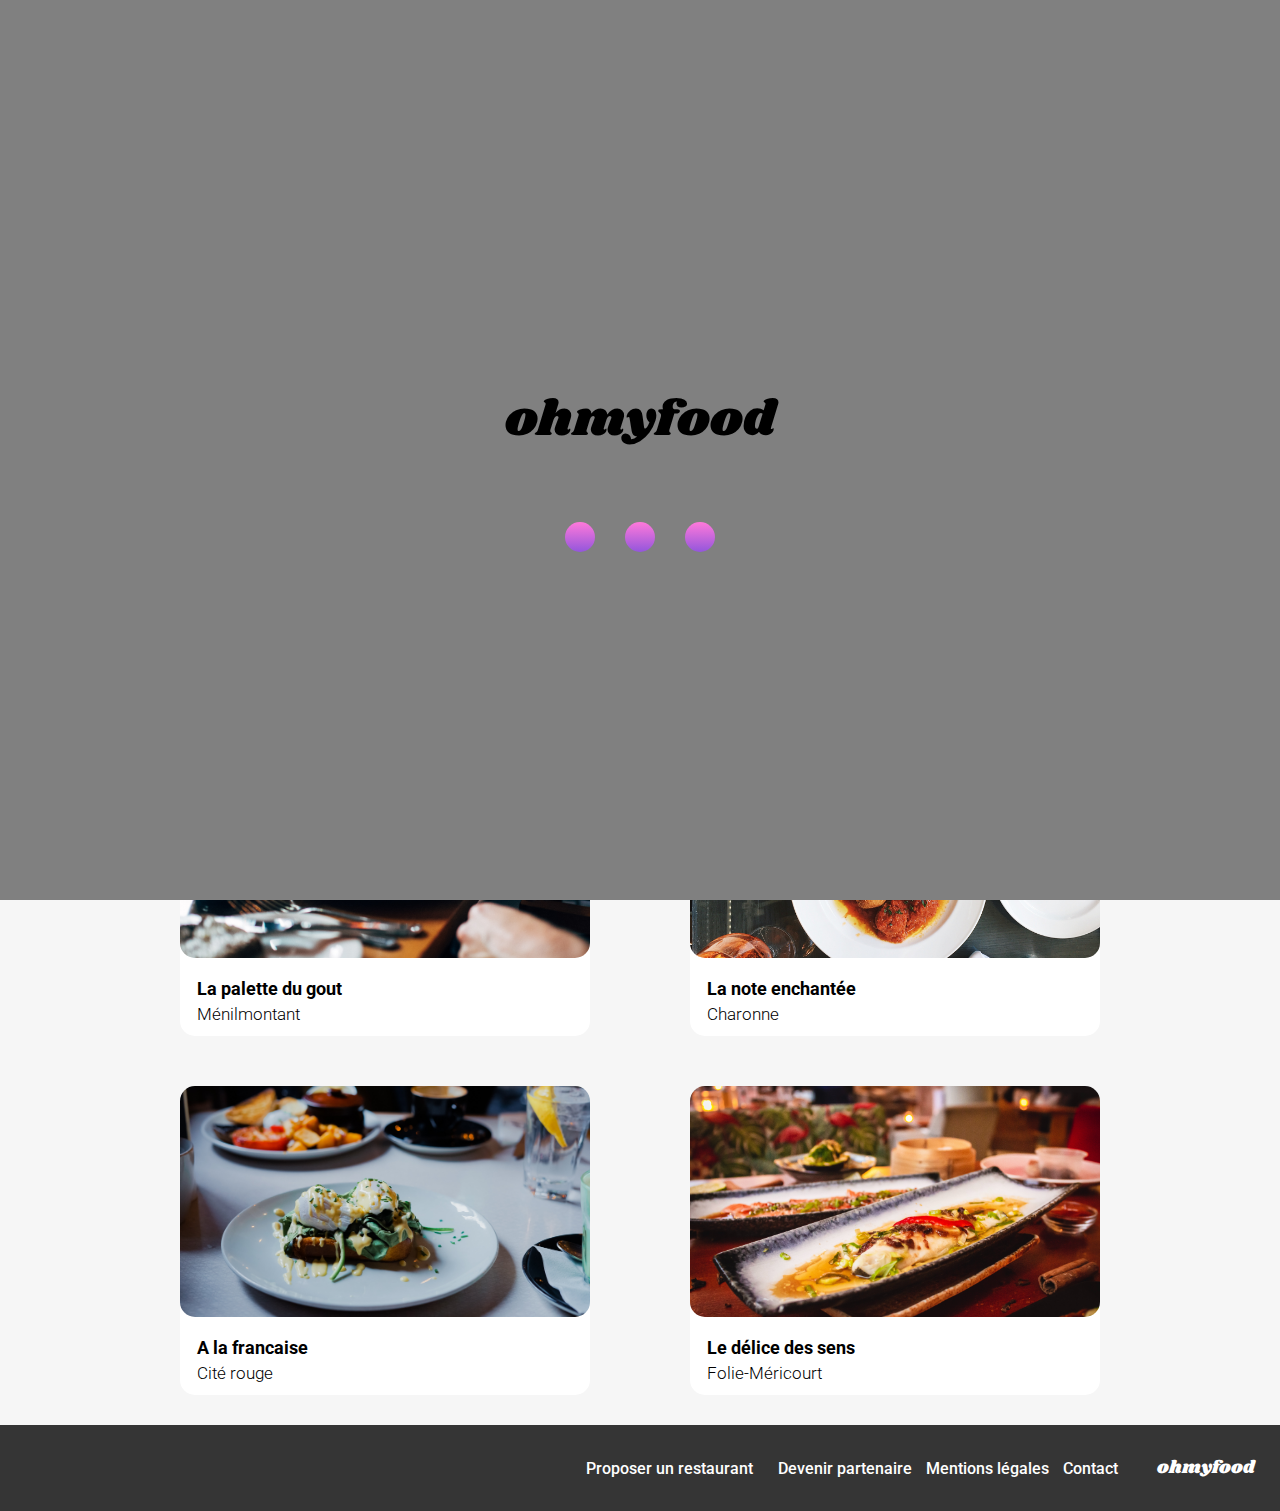
==== commit aeecb247: "ajout d’une div pour regrouper les 2 coeurs" ====
--- a/index.html
+++ b/index.html
@@ -39,7 +39,7 @@
         </div>
         <div class="button-hdp">
             <button>
-                <span class="button-txt">Explorer nos restaurants</span>
+                Explorer nos restaurants
             </button>
         </div>
     </section>
@@ -87,8 +87,10 @@
                     <div class="card-txt">
                         <h3>La palette du gout</h3>
                         <p>Ménilmontant</p>
-                        <i class="fa-regular fa-heart heart-restaurants"></i>
-                        <i class="fa-solid fa-heart heart-restaurants-solid"></i>
+                        <div class="like-hovering">
+                            <i class="fa-regular fa-heart heart-restaurants"></i>
+                            <i class="fa-solid fa-heart heart-restaurants-solid"></i>
+                        </div>
                     </div>
                 </a>
             </article>
@@ -112,8 +114,10 @@
                 <div class="card-txt">
                     <h3>A la francaise</h3>
                     <p>Cité rouge</p>
-                    <i class="fa-regular fa-heart heart-restaurants"></i>
-                    <i class="fa-solid fa-heart heart-restaurants-solid"></i>
+                    <div class="like-hovering">
+                        <i class="fa-regular fa-heart heart-restaurants"></i>
+                        <i class="fa-solid fa-heart heart-restaurants-solid"></i>
+                    </div>
                 </div>
                 </a>
             </article>
@@ -123,8 +127,10 @@
                 <div class="card-txt">
                     <h3>Le délice des sens</h3>
                     <p>Folie-Méricourt</p>
-                    <i class="fa-regular fa-heart heart-restaurants"></i>
-                    <i class="fa-solid fa-heart heart-restaurants-solid"></i>
+                    <div class="like-hovering">
+                        <i class="fa-regular fa-heart heart-restaurants"></i>
+                        <i class="fa-solid fa-heart heart-restaurants-solid"></i>
+                    </div>
                 </div>
                 </a>
             </article>
--- a/SASS/style.css
+++ b/SASS/style.css
@@ -37,6 +37,68 @@
   font-family: Roboto;
   font-size: 18px;
   font-weight: 700;
+}
+
+/*--loader--*/
+@keyframes loader {
+  100% {
+    transform: translateY(-30px);
+  }
+}
+@keyframes stop {
+  0% {
+    transform: scale(1);
+    opacity: 1;
+  }
+  50% {
+    transform: scale(1);
+    opacity: 0.5;
+  }
+  90% {
+    transform: scale(1);
+  }
+  100% {
+    transform: scale(0);
+    opacity: 0;
+  }
+}
+.loader {
+  position: fixed;
+  background: gray;
+  z-index: 2;
+  width: 100%;
+  height: 100%;
+  display: flex;
+  flex-direction: column;
+  justify-content: center;
+  align-items: center;
+  animation: stop 4s forwards;
+}
+.loader p {
+  color: black;
+  font-family: "Shrikhand", cursive;
+  font-size: 50px;
+  animation: loader 1s infinite alternate;
+}
+
+.point-row {
+  display: flex;
+  flex-direction: row;
+}
+.point-row .dot {
+  width: 30px;
+  height: 30px;
+  background: linear-gradient(to bottom, #FF79DA, #9356DC);
+  border-radius: 50%;
+  margin: 15px;
+  animation: loader 1s infinite alternate;
+  animation-timing-function: ease-in-out;
+}
+.point-row .dot.point2 {
+  animation-delay: 0.2s;
+}
+.point-row .dot.point3 {
+  animation-delay: 0.6s;
 }
 
 /*--Header*/
@@ -102,8 +164,6 @@
   box-shadow: 0px 4px 10px 0px rgba(0, 0, 0, 0.25);
   border: none;
   margin-bottom: 57px;
-}
-.button-hdp .button-txt {
   color: white;
   font-family: "Roboto";
   font-size: 16px;
@@ -325,10 +385,44 @@
 }
 
 /*--Menu--*/
+@keyframes apparition {
+  0% {
+    transform: scale(0);
+  }
+  100% {
+    transform: scale(1);
+  }
+}
+@keyframes remplir {
+  from {
+    transform: scaleY(0);
+  }
+  to {
+    transform: scaleY(1);
+  }
+}
+@keyframes valider {
+  from {
+    transform: translateX(30px);
+    opacity: 0;
+  }
+  to {
+    transform: translateX(0px);
+    opacity: 1;
+  }
+}
+@keyframes prix {
+  0% {
+    transform: translateX(-15px);
+  }
+  100% {
+    transform: translateX(-50px);
+  }
+}
 .menu {
   position: relative;
   z-index: 1;
-  margin-top: -30px;
+  margin-top: -58px;
   background-color: #f6f6f6;
   border-top-left-radius: 40px;
   border-top-right-radius: 40px;
@@ -354,6 +448,45 @@
 }
 .menu .coeur-solid {
   opacity: 0;
+}
+.menu .coeur-solid:active {
+  opacity: 1;
+  background: linear-gradient(#FF79DA, #9356DC);
+  background-clip: text;
+  -webkit-background-clip: text;
+  -webkit-text-fill-color: transparent;
+  animation: remplir 0.5s;
+}
+.menu .check {
+  display: flex;
+  align-items: center;
+  justify-content: center;
+  width: 59px;
+  height: 100%;
+  position: absolute;
+  display: flex;
+  right: 0;
+  top: 0;
+  border-top-right-radius: 15px;
+  border-bottom-right-radius: 15px;
+  background-color: #99E2D0;
+  color: #99E2D0;
+  opacity: 0;
+}
+.menu .ckeck-effet {
+  background-color: white;
+  color: #99E2D0;
+  border-radius: 50%;
+  padding: 4px;
+}
+.menu .card-menu:hover > .check {
+  opacity: 1;
+  animation: valider 0.3s both;
+  transition-duration: 300ms;
+}
+.menu .card-menu:hover > .prix-menu {
+  animation: prix 0.3s both;
+  transition-duration: 300ms;
 }
 
 .titre-carte h3 {
@@ -372,10 +505,22 @@
   flex-direction: column;
   gap: 12px;
   margin: 40px 13px;
+  transform: scale(0);
+  animation: apparition 3s forwards;
+}
+.ordre-repas.ordre2 {
+  animation-delay: 0.3s;
+}
+.ordre-repas.ordre3 {
+  animation-delay: 0.6s;
 }
 
 .card-menu {
-  margin: 0px;
+  position: relative;
+  background-color: white;
+  border-radius: 15px;
+  margin: 12px;
+  padding: 15px;
   display: flex;
   justify-content: space-between;
 }
@@ -399,7 +544,6 @@
   white-space: nowrap;
 }
 .plat-menu p {
-  display: flex;
   font-family: "Roboto", sans-serif;
   font-size: 15px;
   font-weight: 300;
@@ -431,20 +575,13 @@
   height: 50px;
   margin-bottom: 40px;
 }
-.commande-menu .button-txt {
+.commande-menu button {
   color: white;
   font-family: "Roboto";
   font-size: 16px;
   font-weight: 500;
 }
 
-.card-menu {
-  border-radius: 15px;
-  padding: 15px;
-  background-color: white;
-  margin: 12px;
-}
-
 a {
   color: black;
   text-decoration: none;
@@ -452,66 +589,6 @@
 
 /*---Version desktop---*/
 @media (min-width: 1024px) {
-  /*--Loader--*/
-  .loader {
-    position: fixed;
-    background: gray;
-    z-index: 2;
-    width: 100%;
-    height: 100%;
-    display: flex;
-    flex-direction: column;
-    justify-content: center;
-    align-items: center;
-    animation: stop 4s both;
-  }
-  .loader p {
-    color: black;
-    font-family: "Shrikhand", cursive;
-    font-size: 50px;
-    animation: loader 1s infinite alternate;
-  }
-  .point-row {
-    display: flex;
-    flex-direction: row;
-  }
-  .point-row .dot {
-    width: 30px;
-    height: 30px;
-    background: linear-gradient(to bottom, #FF79DA, #9356DC);
-    border-radius: 50%;
-    margin: 15px;
-    animation: loader 1s infinite alternate;
-    animation-timing-function: ease-in-out;
-  }
-  .point-row .dot.point2 {
-    animation-delay: 0.2s;
-  }
-  .point-row .dot.point3 {
-    animation-delay: 0.6s;
-  }
-  @keyframes loader {
-    100% {
-      transform: translateY(-30px);
-    }
-  }
-  @keyframes stop {
-    0% {
-      transform: scale(1);
-      opacity: 1;
-    }
-    50% {
-      transform: scale(1);
-      opacity: 0.5;
-    }
-    90% {
-      transform: scale(1);
-    }
-    100% {
-      transform: scale(0);
-      opacity: 0;
-    }
-  }
   /*---Page d'accueil--- */
   /*--Header--*/
   header {
@@ -527,8 +604,12 @@
   .reservation p {
     margin: 18px 0px 18px 0px;
   }
-  .button-hdp button {
+  .button-hdp {
     margin-bottom: 30px;
+    transition: 1s;
+  }
+  .button-hdp:hover {
+    opacity: 0.7;
   }
   /*--Fonctionnement--*/
   .fonctionnement {
@@ -555,6 +636,14 @@
     align-items: center;
   }
   /*--Restaurants--*/
+  @keyframes remplir {
+    from {
+      transform: scaleY(0);
+    }
+    to {
+      transform: scaleY(1);
+    }
+  }
   .restaurants {
     padding: 30px 180px 30px 180px;
   }
@@ -568,18 +657,17 @@
     right: 25px;
     bottom: 33px;
     opacity: 0;
-  }
-  .restaurants .heart-restaurants-solid:hover {
+    font-size: 22px;
+  }
+  .restaurants .heart-restaurants:hover + .heart-restaurants-solid {
+    display: unset;
     opacity: 1;
     background: linear-gradient(#FF79DA, #9356DC);
     background-clip: text;
     -webkit-background-clip: text;
     -webkit-text-fill-color: transparent;
-  }
-  .restaurants .plat-menu, .restaurants .plat-menu p {
-    text-overflow: ellipsis;
-    overflow: hidden;
-    white-space: nowrap;
+    animation: remplir 0.5s ease-in;
+    transition: 0.5s;
   }
   /*--Footer--*/
   footer {
@@ -591,6 +679,10 @@
   }
   footer h4 {
     margin: 0px;
+    margin-left: 16px;
+  }
+  footer .pied-de-page li {
+    margin-right: 7px;
   }
   footer .pied-de-page ul {
     display: flex;
@@ -606,34 +698,25 @@
     top: 30px;
   }
   /*--Menu--*/
-  @keyframes apparition {
-    0% {
-      transform: scale(0);
-    }
-    100% {
-      transform: scale(1);
-    }
+  .img-menu img {
+    height: 435px;
   }
   .menu {
-    margin-left: 193px;
-    margin-right: 192px;
+    max-width: 1055px;
+    margin: -30px auto 0;
   }
   .menu h2 {
     display: flex;
     justify-content: center;
   }
   .menu .ordre-repas {
-    padding-left: 210px;
-    padding-right: 211px;
-    animation: apparition 3s;
-  }
-  .menu .ordre-repas.ordre2 {
-    animation-delay: 0.3s;
-  }
-  .menu .ordre-repas.ordre3 {
-    animation-delay: 0.6s;
+    max-width: 600px;
+    margin: 0 auto;
+    margin-bottom: 40px;
+    margin-top: 40px;
   }
   .menu .card-menu {
+    position: relative;
     display: flex;
     justify-content: space-between;
     width: 100%;
@@ -647,8 +730,9 @@
     background-clip: text;
     -webkit-background-clip: text;
     -webkit-text-fill-color: transparent;
-  }
-  .menu .plat-menu p {
+    animation: remplir 0.5s;
+  }
+  .menu .plat-menu, .menu .plat-menu p {
     text-overflow: ellipsis;
     overflow: hidden;
     white-space: nowrap;
@@ -657,24 +741,11 @@
     display: flex;
     justify-content: end;
   }
-  .menu .prix-menu .check {
-    display: flex;
-    align-items: end;
-    border-top-right-radius: 15px;
-    border-bottom-right-radius: 15px;
-    background-color: #99E2D0;
-    visibility: hidden;
-  }
-  .menu .prix-menu .ckeck-effet {
-    color: #99E2D0;
-    border: 1px solid red;
-    border-radius: 50%;
-  }
-  .menu .prix-menu .check:hover {
-    visibility: visible;
+  .menu .commande-menu .commander {
+    transition: 1s;
   }
   .menu .commande-menu .commander:hover {
-    opacity: 0, 7;
+    opacity: 0.7;
   }
 }
 /* Continuer ici transcription css en sass pour les pages de menu*//*# sourceMappingURL=style.css.map */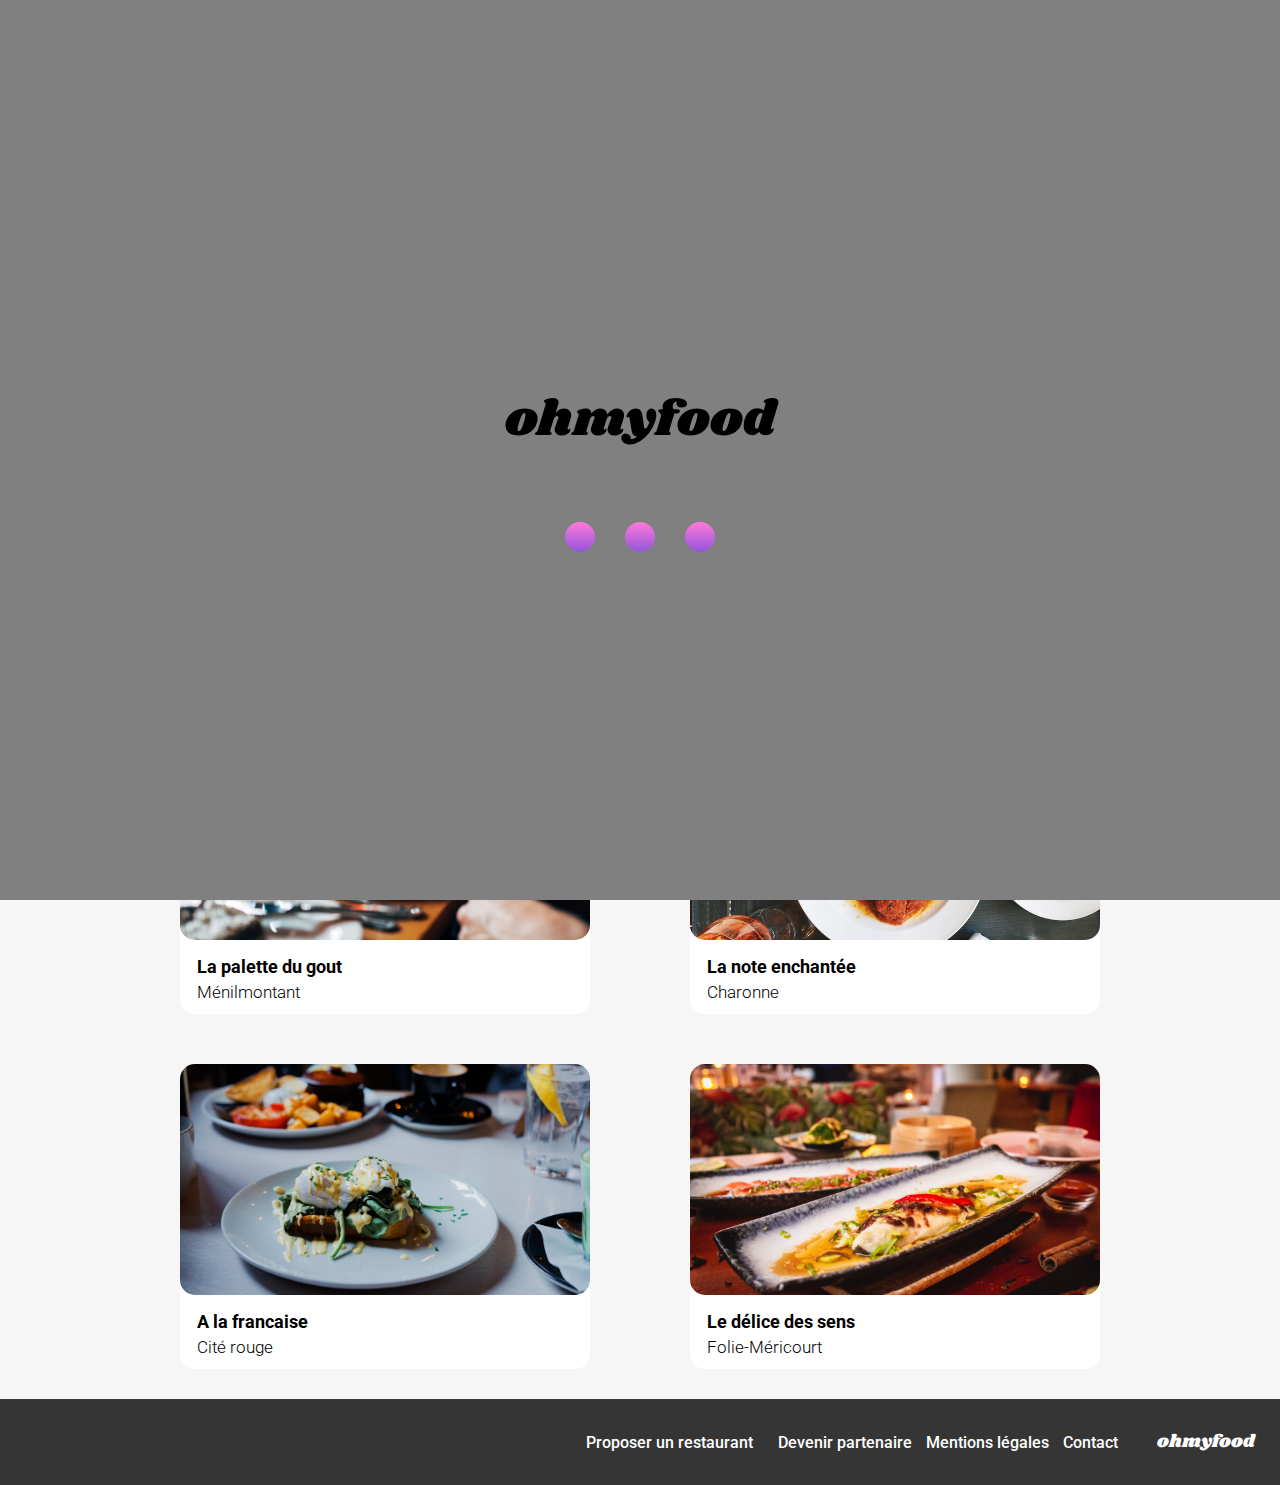
==== commit 5ccf7c59: "correction liens accueil vers les menus" ====
--- a/index.html
+++ b/index.html
@@ -79,7 +79,7 @@
         <h2>Restaurants</h2>
         <div class="restaurants-cards-2">
             <article class="card-2">
-                <a href="Restaurants/page-menu1.html">
+                <a href="Restaurants/la-palette-du-gout.html">
                     <div class="new">
                         <p>Nouveau</p>
                     </div>
@@ -95,7 +95,7 @@
                 </a>
             </article>
             <article class="card-2">
-                <a href="Restaurants/page-menu2.html">
+                <a href="Restaurants/la-note-enchantee.html">
                 <div class="new">
                     <p>Nouveau</p>
                 </div>
@@ -109,7 +109,7 @@
                 </a>
             </article>
             <article class="card-2">
-                <a href="Restaurants/page-menu3.html">
+                <a href="Restaurants/a-la-francaise.html">
                 <img src="assets/images/restaurants/toa-heftiba-DQKerTsQwi0-unsplash.jpg" alt="Photo d'un plat du retaurant a la francaise">
                 <div class="card-txt">
                     <h3>A la francaise</h3>
@@ -122,7 +122,7 @@
                 </a>
             </article>
             <article class="card-2">
-                <a href="Restaurants/page-menu4.html">
+                <a href="Restaurants/le-delice-des-sens.html">
                 <img src="assets/images/restaurants/louis-hansel-shotsoflouis-qNBGVyOCY8Q-unsplash.jpg" alt="Photo d'un plat du retaurant le délice des sens ">
                 <div class="card-txt">
                     <h3>Le délice des sens</h3>
--- a/SASS/style.css
+++ b/SASS/style.css
@@ -65,7 +65,7 @@
 .loader {
   position: fixed;
   background: gray;
-  z-index: 2;
+  z-index: 1;
   width: 100%;
   height: 100%;
   display: flex;
@@ -92,7 +92,6 @@
   border-radius: 50%;
   margin: 15px;
   animation: loader 1s infinite alternate;
-  animation-timing-function: ease-in-out;
 }
 .point-row .dot.point2 {
   animation-delay: 0.2s;
@@ -104,8 +103,6 @@
 /*--Header*/
 header {
   box-shadow: 0px 2px 4px 0px rgba(0, 0, 0, 0.15);
-  z-index: 1;
-  position: relative;
   padding: 14px 0px 13px 0px;
 }
 header h1 {
@@ -176,7 +173,9 @@
   padding-right: 20px;
 }
 .fonctionnement h2 {
-  margin: 48px 80px 26px 20px;
+  margin: 0px;
+  margin-bottom: 48px;
+  margin-top: 26px;
 }
 .fonctionnement .fonctionnement-cards {
   display: flex;
@@ -247,7 +246,8 @@
   font-family: "Roboto", sans-serif;
   font-size: 24px;
   font-weight: 700;
-  margin: 0px 80px 26px 20px;
+  margin: 0px;
+  margin-bottom: 28px;
 }
 .restaurants h3 {
   margin: 0px;
@@ -259,25 +259,40 @@
   border-radius: 15px;
   -o-object-fit: cover;
      object-fit: cover;
+  display: block;
 }
 .restaurants .heart-restaurants {
   position: absolute;
+  font-size: 22px;
   right: 25px;
   bottom: 33px;
+  opacity: 1;
+}
+.restaurants .heart-restaurants-2 {
+  position: absolute;
   font-size: 22px;
-}
-.restaurants .heart-restaurants-2 {
-  font-size: 22px;
-  position: absolute;
   right: 25px;
   bottom: 33px;
-  background: linear-gradient(#FF79DA, #9356DC);
+  background: linear-gradient(#9356DC, #FF79DA);
   background-clip: text;
   -webkit-background-clip: text;
   -webkit-text-fill-color: transparent;
 }
 .restaurants .heart-restaurants-solid {
-  display: none;
+  position: absolute;
+  opacity: 0;
+  font-size: 22px;
+  right: 25px;
+  bottom: 33px;
+  background: none;
+  transition: 0.5s;
+  background: linear-gradient(#9356DC, #FF79DA);
+  background-clip: text;
+  -webkit-background-clip: text;
+  -webkit-text-fill-color: transparent;
+}
+.restaurants .like-hovering:hover > .heart-restaurants-solid {
+  opacity: 1;
 }
 
 .cards-content {
@@ -321,27 +336,6 @@
   padding: 22px 25px;
   background-color: #353535;
 }
-
-.pied-de-page {
-  display: flex;
-  flex-direction: column;
-  align-items: flex-start;
-}
-.pied-de-page p {
-  margin: 0px;
-}
-.pied-de-page li {
-  color: white;
-  list-style: none;
-}
-.pied-de-page ul {
-  display: flex;
-  flex-direction: column;
-  padding: 0px;
-  margin: 0px;
-  gap: 7px;
-}
-
 footer h4 {
   color: white;
   font-family: "Shrikhand";
@@ -350,15 +344,33 @@
   margin: 0px;
   margin-bottom: 16px;
 }
-footer .fa-footer {
+
+.pied-de-page {
+  display: flex;
+  flex-direction: column;
+  align-items: flex-start;
+}
+.pied-de-page p {
+  margin: 0px;
+  font-family: "Roboto", sans-serif;
+  font-size: 16px;
+  font-weight: 500;
+}
+.pied-de-page li {
+  color: white;
+  list-style: none;
+}
+.pied-de-page ul {
+  display: flex;
+  flex-direction: column;
+  padding: 0px;
+  margin: 0px;
+  gap: 7px;
+}
+.pied-de-page .fa-footer {
   margin-right: 11px;
 }
-footer p {
-  font-family: "Roboto", sans-serif;
-  font-size: 16px;
-  font-weight: 500;
-}
-footer .mail {
+.pied-de-page .mail {
   color: white;
   font-family: "Roboto", sans-serif;
   font-size: 16px;
@@ -367,10 +379,14 @@
 
 /*---Mobile page menu---*/
 /*--header menu--*/
+.header-menu {
+  position: relative;
+}
 .header-menu i {
   position: absolute;
   left: 17px;
-  bottom: 23px;
+  top: 50%;
+  transform: translateY(-50%);
 }
 
 .img-menu {
@@ -399,24 +415,6 @@
   }
   to {
     transform: scaleY(1);
-  }
-}
-@keyframes valider {
-  from {
-    transform: translateX(30px);
-    opacity: 0;
-  }
-  to {
-    transform: translateX(0px);
-    opacity: 1;
-  }
-}
-@keyframes prix {
-  0% {
-    transform: translateX(-15px);
-  }
-  100% {
-    transform: translateX(-50px);
   }
 }
 .menu {
@@ -427,14 +425,21 @@
   border-top-left-radius: 40px;
   border-top-right-radius: 40px;
 }
+.menu .titre-restaurant {
+  display: flex;
+  align-items: center;
+  justify-content: flex-start;
+  margin: 0px;
+  padding-left: 25px;
+  padding-top: 32px;
+}
 .menu h2 {
   display: flex;
   font-family: "Shrikhand", cursive;
   font-size: 28px;
   font-weight: 400;
   margin: 0px;
-  margin-left: 20px;
-  padding: 32px 17px 0px 0px;
+  padding: 0px;
 }
 .menu i {
   position: absolute;
@@ -448,14 +453,14 @@
 }
 .menu .coeur-solid {
   opacity: 0;
-}
-.menu .coeur-solid:active {
-  opacity: 1;
-  background: linear-gradient(#FF79DA, #9356DC);
+  background: linear-gradient(#9356DC, #FF79DA);
   background-clip: text;
   -webkit-background-clip: text;
   -webkit-text-fill-color: transparent;
-  animation: remplir 0.5s;
+  transition: 0.5s;
+}
+.menu .like:hover > .coeur-solid {
+  opacity: 1;
 }
 .menu .check {
   display: flex;
@@ -472,6 +477,8 @@
   background-color: #99E2D0;
   color: #99E2D0;
   opacity: 0;
+  transition: 0.3s;
+  transform: translateX(30px);
 }
 .menu .ckeck-effet {
   background-color: white;
@@ -481,12 +488,10 @@
 }
 .menu .card-menu:hover > .check {
   opacity: 1;
-  animation: valider 0.3s both;
-  transition-duration: 300ms;
+  transform: translateX(0px);
 }
 .menu .card-menu:hover > .prix-menu {
-  animation: prix 0.3s both;
-  transition-duration: 300ms;
+  margin-right: 50px;
 }
 
 .titre-carte h3 {
@@ -519,10 +524,10 @@
   position: relative;
   background-color: white;
   border-radius: 15px;
-  margin: 12px;
   padding: 15px;
   display: flex;
   justify-content: space-between;
+  overflow: hidden;
 }
 
 .plat-menu {
@@ -560,6 +565,8 @@
   font-weight: 700;
   display: flex;
   align-items: end;
+  transition: 0.3s;
+  margin-right: 0px;
 }
 
 .commande-menu {
@@ -592,8 +599,8 @@
   /*---Page d'accueil--- */
   /*--Header--*/
   header {
-    padding-top: 26px;
-    padding-bottom: 26px;
+    padding-top: 30px;
+    padding-bottom: 32px;
   }
   /*--Reservation--*/
   .reservation h2 {
@@ -604,12 +611,15 @@
   .reservation p {
     margin: 18px 0px 18px 0px;
   }
-  .button-hdp {
+  button {
+    opacity: 1;
+    transition: 1s;
+  }
+  button:hover {
+    opacity: 0.7;
+  }
+  button button {
     margin-bottom: 30px;
-    transition: 1s;
-  }
-  .button-hdp:hover {
-    opacity: 0.7;
   }
   /*--Fonctionnement--*/
   .fonctionnement {
@@ -636,14 +646,6 @@
     align-items: center;
   }
   /*--Restaurants--*/
-  @keyframes remplir {
-    from {
-      transform: scaleY(0);
-    }
-    to {
-      transform: scaleY(1);
-    }
-  }
   .restaurants {
     padding: 30px 180px 30px 180px;
   }
@@ -651,23 +653,6 @@
     display: grid;
     grid-template-columns: repeat(2, 2fr);
     gap: 50px 100px;
-  }
-  .restaurants .heart-restaurants-solid {
-    position: absolute;
-    right: 25px;
-    bottom: 33px;
-    opacity: 0;
-    font-size: 22px;
-  }
-  .restaurants .heart-restaurants:hover + .heart-restaurants-solid {
-    display: unset;
-    opacity: 1;
-    background: linear-gradient(#FF79DA, #9356DC);
-    background-clip: text;
-    -webkit-background-clip: text;
-    -webkit-text-fill-color: transparent;
-    animation: remplir 0.5s ease-in;
-    transition: 0.5s;
   }
   /*--Footer--*/
   footer {
@@ -695,7 +680,8 @@
     margin-top: 0px;
   }
   .header-menu i {
-    top: 30px;
+    top: 50%;
+    transform: translateY(-50%);
   }
   /*--Menu--*/
   .img-menu img {
@@ -705,9 +691,12 @@
     max-width: 1055px;
     margin: -30px auto 0;
   }
-  .menu h2 {
+  .menu .titre-restaurant {
     display: flex;
     justify-content: center;
+    margin: 0px;
+    padding: 0px;
+    padding-top: 51px;
   }
   .menu .ordre-repas {
     max-width: 600px;
@@ -721,17 +710,6 @@
     justify-content: space-between;
     width: 100%;
   }
-  .menu .coeur-solid {
-    opacity: 0;
-  }
-  .menu .coeur-solid:hover {
-    opacity: 1;
-    background: linear-gradient(#FF79DA, #9356DC);
-    background-clip: text;
-    -webkit-background-clip: text;
-    -webkit-text-fill-color: transparent;
-    animation: remplir 0.5s;
-  }
   .menu .plat-menu, .menu .plat-menu p {
     text-overflow: ellipsis;
     overflow: hidden;
@@ -742,10 +720,10 @@
     justify-content: end;
   }
   .menu .commande-menu .commander {
+    opacity: 1;
     transition: 1s;
   }
   .menu .commande-menu .commander:hover {
     opacity: 0.7;
   }
-}
-/* Continuer ici transcription css en sass pour les pages de menu*//*# sourceMappingURL=style.css.map */+}/*# sourceMappingURL=style.css.map */